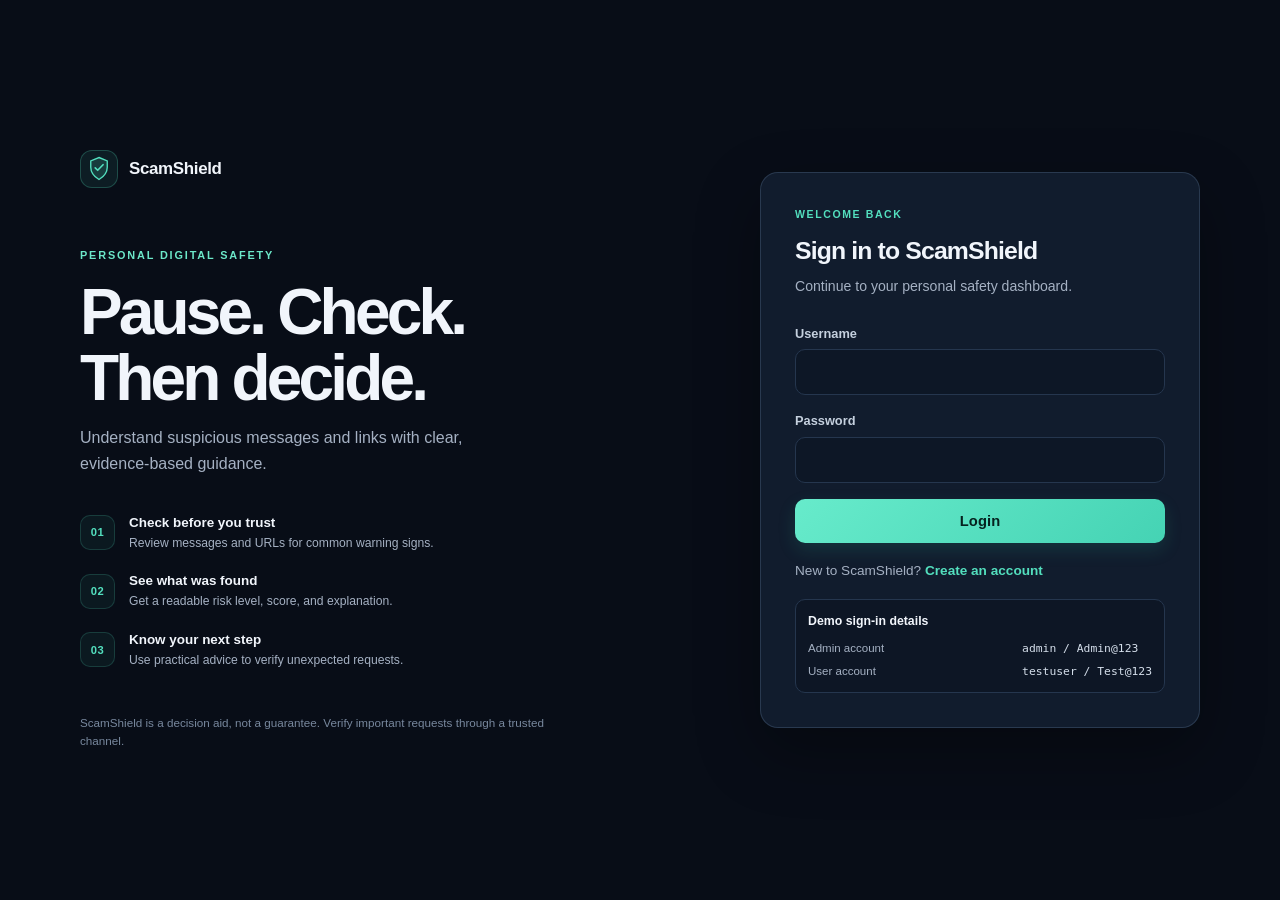
==== AI-ScamShield/frontend/profile.html @ 2a4a0304 "Initial commit" ====
<!DOCTYPE html>
<html lang="en">
<head>
<meta charset="UTF-8" />
<meta name="viewport" content="width=device-width, initial-scale=1.0" />
<title>Profile - AI ScamShield</title>
<link rel="stylesheet" href="css/styles.css?v=20260927-premium" />
</head>
<body>
  <div id="navbar-mount"></div>

  <main class="container">
    <header class="page-intro">
      <div class="scanner-kicker">ACCOUNT</div>
      <h1 class="page-title">Your profile</h1>
      <p class="page-subtitle">Account details and ScamShield access.</p>
    </header>

    <section class="profile-layout" aria-label="Profile information">
      <div class="card">
        <div class="profile-summary">
          <div class="profile-avatar" id="profile-avatar" aria-hidden="true">U</div>
          <div>
            <h2 id="profile-name">ScamShield user</h2>
            <p>Protected with AI ScamShield</p>
          </div>
        </div>
        <a class="btn btn-primary" href="scanner.html">Scan a message</a>
      </div>
      <div class="card">
        <h2 class="result-card-heading">Account information</h2>
        <dl class="profile-details">
          <div class="profile-detail"><dt>Username</dt><dd id="p-username">-</dd></div>
          <div class="profile-detail"><dt>Email</dt><dd id="p-email">Not available</dd></div>
          <div class="profile-detail"><dt>Account type</dt><dd id="p-roles">-</dd></div>
          <div class="profile-detail"><dt>Account ID</dt><dd id="p-id">-</dd></div>
        </dl>
        <p class="profile-note">Your account details are read-only in this version. Use the navigation menu to visit your scan history or sign out.</p>
      </div>
    </section>
  </main>

  <script src="js/api.js?v=20260927-file-origin"></script>
  <script>
    Auth.requireAuth();
    renderNavbar("profile.html");

    const user = Auth.getUser() || {};
    const username = user.username || "ScamShield user";
    document.getElementById("p-username").textContent = username;
    document.getElementById("profile-name").textContent = username;
    document.getElementById("profile-avatar").textContent = username.charAt(0).toUpperCase();
    document.getElementById("p-roles").textContent = (user.roles || ["USER"])
      .map((role) => role.replace(/^ROLE_/, "").toLowerCase().replace(/\b\w/g, (letter) => letter.toUpperCase()))
      .join(", ");
    document.getElementById("p-id").textContent = user.userId || "-";
  </script>
</body>
</html>
---- AI-ScamShield/frontend/css/styles.css ----
:root{
  --bg-primary:#080d17;
  --bg-secondary:#0d1625;
  --bg-card:#111c2d;
  --border:#25364e;
  --text-primary:#f1f5fb;
  --text-secondary:#a5b1c3;
  --accent:#53dfbe;
  --accent-dark:#24bda5;
  --safe:#37d891;
  --suspicious:#f2b84b;
  --scam:#f16d7d;
  --radius:16px;
  --shadow:0 16px 42px rgba(0,0,0,.24);
}
*{box-sizing:border-box;margin:0;padding:0;}
body{
  font-family:'Segoe UI',Roboto,-apple-system,sans-serif;
  background:
    radial-gradient(ellipse at 12% -12%,rgba(44,111,122,.14),transparent 42%),
    var(--bg-primary);
  color:var(--text-primary);
  min-height:100vh;
  line-height:1.5;
}
a{color:inherit;text-decoration:none;}
button,input,select,textarea{font:inherit;}
:focus-visible{outline:3px solid rgba(45,212,191,.8);outline-offset:3px;}

/* ---------- Layout ---------- */
.navbar{
  display:grid;grid-template-columns:auto minmax(0,1fr) auto;align-items:center;gap:22px;
  min-height:76px;padding:12px clamp(18px,3vw,44px);background:rgba(13,22,37,.94);
  border-bottom:1px solid var(--border);position:sticky;top:0;z-index:50;
  backdrop-filter:blur(14px);
}
.navbar .brand{display:flex;align-items:center;gap:11px;font-weight:750;font-size:1.04rem;letter-spacing:-.02em;white-space:nowrap;}
.brand-mark{display:grid;place-items:center;width:38px;height:38px;border:1px solid rgba(83,223,190,.24);
  border-radius:12px;background:rgba(83,223,190,.08);color:var(--accent);}
.brand-mark svg{width:22px;height:25px;}
.navlinks{display:flex;gap:3px;align-items:center;justify-content:center;flex-wrap:nowrap;min-width:0;}
.navlinks a{
  padding:9px 11px;border-radius:9px;color:var(--text-secondary);font-size:.82rem;font-weight:550;white-space:nowrap;
  transition:background-color .15s,color .15s;
}
.navlinks a:hover, .navlinks a.active{background:rgba(83,223,190,.1);color:var(--accent);}
.navlinks a.active{box-shadow:inset 0 0 0 1px rgba(83,223,190,.14);}
.nav-user{display:flex;align-items:center;gap:10px;white-space:nowrap;}
.nav-identity{display:flex;align-items:center;gap:9px;min-width:0;}
.nav-avatar{display:grid;place-items:center;width:34px;height:34px;flex:0 0 34px;border:1px solid #33435a;
  border-radius:50%;background:#17263a;color:#d9e6f5;font-size:.76rem;font-weight:700;}
.nav-user-copy{display:grid;gap:1px;min-width:0;}
.nav-username{max-width:105px;overflow:hidden;color:var(--text-primary);font-size:.78rem;font-weight:650;text-overflow:ellipsis;}
.nav-user-role{color:var(--text-secondary);font-size:.66rem;}
.badge-role{background:rgba(45,212,191,.15);color:var(--accent);padding:3px 10px;border-radius:20px;font-size:.72rem;font-weight:600;}
.btn-logout{background:rgba(255,255,255,.025);border:1px solid var(--border);color:#c3cddd;padding:8px 12px;border-radius:9px;cursor:pointer;font-size:.78rem;font-weight:600;white-space:nowrap;}
.btn-logout:hover{border-color:var(--scam);color:var(--scam);}
.nav-toggle{display:none;width:42px;height:40px;padding:9px;border:1px solid var(--border);border-radius:9px;background:var(--bg-card);cursor:pointer;}
.nav-toggle span{display:block;height:2px;margin:4px 0;border-radius:2px;background:var(--text-primary);transition:transform .16s,opacity .16s;}
.nav-open .nav-toggle span:first-child{transform:translateY(6px) rotate(45deg);}
.nav-open .nav-toggle span:nth-child(2){opacity:0;}
.nav-open .nav-toggle span:last-child{transform:translateY(-6px) rotate(-45deg);}

.container{width:min(100% - 48px,1280px);margin:0 auto;padding:42px 0 72px;}
.page-title{font-size:1.6rem;font-weight:700;margin-bottom:6px;}
.page-subtitle{color:var(--text-secondary);margin-bottom:26px;font-size:.95rem;line-height:1.6;}
.scanner-heading{display:flex;align-items:center;justify-content:space-between;gap:20px;margin-bottom:24px;}
.scanner-heading .page-title{font-size:1.9rem;letter-spacing:-.035em;margin:3px 0 5px;}
.scanner-heading .page-subtitle{margin:0;max-width:660px;line-height:1.55;}
.scanner-kicker{color:var(--accent);font-size:.7rem;font-weight:700;letter-spacing:.14em;}
.scanner-status{display:inline-flex;align-items:center;gap:8px;padding:9px 13px;border:1px solid var(--border);
  border-radius:999px;background:rgba(45,212,191,.05);color:var(--text-secondary);font-size:.77rem;white-space:nowrap;}
.status-dot{width:7px;height:7px;border-radius:50%;background:var(--accent);box-shadow:0 0 10px rgba(45,212,191,.55);}

/* ---------- Auth pages ---------- */
.auth-wrap{
  min-height:100vh;display:flex;align-items:center;justify-content:center;
  background:var(--bg-primary);
  padding:20px;
}
.auth-card{
  background:var(--bg-card);border:1px solid var(--border);border-radius:var(--radius);
  padding:36px 32px;width:100%;max-width:400px;box-shadow:var(--shadow);
}
.auth-card .shield-logo{text-align:center;font-size:2.2rem;color:var(--accent);margin-bottom:8px;}
.auth-card h1{text-align:center;font-size:1.4rem;margin-bottom:4px;}
.auth-card p.sub{text-align:center;color:var(--text-secondary);font-size:.85rem;margin-bottom:24px;}
.form-group{margin-bottom:16px;}
.form-group label{display:block;font-size:.82rem;color:var(--text-secondary);margin-bottom:6px;}
.form-group input,.form-group select,.form-group textarea{
  width:100%;padding:11px 13px;background:var(--bg-secondary);border:1px solid var(--border);
  border-radius:8px;color:var(--text-primary);font-size:.92rem;outline:none;
  transition:border-color .15s,box-shadow .15s,background-color .15s;
}
.filters-row input,.filters-row select,.form-group select{
  min-height:42px;background-color:#101b2b;color:var(--text-primary);color-scheme:dark;
  border:1px solid var(--border);border-radius:10px;
}
.filters-row select{padding:9px 34px 9px 12px;}
.filters-row input::placeholder,.form-group input::placeholder,.form-group textarea::placeholder{color:#7889a0;}
.form-group input:focus,.form-group select:focus,.form-group textarea:focus{border-color:var(--accent);box-shadow:0 0 0 3px rgba(45,212,191,.11);}
.form-error{color:var(--scam);font-size:.78rem;margin-top:5px;display:none;}
.btn{
  display:inline-flex;align-items:center;justify-content:center;gap:8px;
  padding:11px 20px;border-radius:8px;border:none;cursor:pointer;font-size:.92rem;font-weight:600;
  transition:opacity .15s, transform .1s,background-color .15s,border-color .15s;
}
.btn:active{transform:scale(.98);}
.btn-primary{background:var(--accent);color:#06221f;width:100%;}
.btn-primary:hover{opacity:.92;}
.btn-secondary{background:var(--bg-secondary);border:1px solid var(--border);color:var(--text-primary);}
.btn-danger{background:rgba(239,68,68,.15);color:var(--scam);border:1px solid rgba(239,68,68,.3);}
.btn:disabled{opacity:.6;cursor:not-allowed;}
.auth-switch{text-align:center;margin-top:18px;font-size:.85rem;color:var(--text-secondary);}
.auth-switch a{color:var(--accent);font-weight:600;}
.alert{padding:11px 14px;border-radius:8px;font-size:.85rem;margin-bottom:16px;display:none;}
.alert-error{background:rgba(239,68,68,.12);color:#fca5a5;border:1px solid rgba(239,68,68,.25);}
.alert-success{background:rgba(34,197,94,.12);color:#86efac;border:1px solid rgba(34,197,94,.25);}
.demo-creds{margin-top:18px;padding:12px;background:var(--bg-secondary);border-radius:8px;font-size:.76rem;color:var(--text-secondary);border:1px solid var(--border);}

/* ---------- Cards / Grid ---------- */
.grid{display:grid;gap:18px;}
.grid-4{grid-template-columns:repeat(4,1fr);}
.grid-2{grid-template-columns:repeat(2,1fr);}
@media(max-width:900px){.grid-4{grid-template-columns:repeat(2,1fr);}.grid-2{grid-template-columns:1fr;}}
@media(max-width:560px){.grid-4{grid-template-columns:1fr;}}

.card{
  background:linear-gradient(155deg,rgba(20,32,50,.98),rgba(15,25,40,.98));
  border:1px solid rgba(67,88,116,.42);border-radius:var(--radius);
  padding:24px;box-shadow:0 12px 34px rgba(0,0,0,.16);
}
.stat-card{display:flex;flex-direction:column;gap:6px;}
.stat-card .label{color:var(--text-secondary);font-size:.8rem;text-transform:uppercase;letter-spacing:.04em;}
.stat-card .value{font-size:1.8rem;font-weight:700;}
.stat-card.safe .value{color:var(--safe);}
.stat-card.suspicious .value{color:var(--suspicious);}
.stat-card.scam .value{color:var(--scam);}

/* ---------- Scanner ---------- */
.scanner-layout{display:grid;grid-template-columns:1.1fr 1fr;gap:22px;}
@media(max-width:900px){.scanner-layout{grid-template-columns:1fr;}}
.scanner-layout>.card{box-shadow:var(--shadow);}
.scanner-card-heading{display:flex;align-items:center;gap:12px;margin-bottom:22px;}
.scanner-icon{display:grid;place-items:center;width:42px;height:42px;flex:0 0 42px;border-radius:12px;
  background:rgba(45,212,191,.11);color:var(--accent);font-size:1.3rem;}
.scanner-card-heading h2{font-size:1rem;margin-bottom:4px;}
.scanner-card-heading p,.field-hint{color:var(--text-secondary);font-size:.78rem;line-height:1.5;}
.field-hint{display:block;margin-top:7px;}
.scanner-privacy-note{display:flex;gap:9px;align-items:flex-start;margin-top:17px;padding:12px;
  border:1px solid var(--border);border-radius:8px;background:rgba(255,255,255,.02);
  color:var(--text-secondary);font-size:.78rem;line-height:1.5;}
.scanner-privacy-note span{color:var(--accent);font-weight:700;}
.scanner-layout .form-group input:focus,.scanner-layout .form-group textarea:focus{box-shadow:0 0 0 3px rgba(45,212,191,.1);}
.type-tabs{display:flex;gap:8px;margin-bottom:18px;}
.type-tab{flex:1;text-align:center;padding:10px;border-radius:8px;border:1px solid var(--border);
  background:var(--bg-secondary);cursor:pointer;font-size:.85rem;font-weight:600;color:var(--text-secondary);}
.type-tab.active{border-color:var(--accent);color:var(--accent);background:rgba(45,212,191,.08);}
textarea{min-height:180px;resize:vertical;font-family:inherit;}
.scanner-layout textarea{min-height:220px;line-height:1.6;}
.loading-bar{display:none;height:3px;background:var(--border);border-radius:3px;overflow:hidden;margin-top:14px;}
.loading-bar .fill{height:100%;width:40%;background:var(--accent);animation:loadmove 1s infinite ease-in-out;}
@keyframes loadmove{0%{margin-left:-40%;}100%{margin-left:100%;}}

/* ---------- Result ---------- */
.result-placeholder{color:var(--text-secondary);text-align:center;padding:60px 20px;font-size:.9rem;
  display:flex;flex-direction:column;align-items:center;gap:10px;min-height:245px;justify-content:center;}
.result-placeholder strong{color:var(--text-primary);font-size:.96rem;}
.result-placeholder>span:last-child{max-width:310px;line-height:1.55;font-size:.82rem;}
.placeholder-icon{display:grid;place-items:center;width:48px;height:48px;margin-bottom:5px;border-radius:15px;
  background:var(--bg-secondary);color:var(--accent);font-size:1.7rem;}
.risk-header{display:flex;align-items:center;justify-content:space-between;margin-bottom:18px;flex-wrap:wrap;gap:10px;}
.risk-badge{padding:6px 16px;border-radius:20px;font-weight:700;font-size:.85rem;letter-spacing:.02em;}
.risk-badge.SAFE{background:rgba(34,197,94,.15);color:var(--safe);}
.risk-badge.SUSPICIOUS{background:rgba(245,158,11,.15);color:var(--suspicious);}
.risk-badge.LIKELY_SCAM{background:rgba(239,68,68,.15);color:var(--scam);}
.risk-score-bar{width:100%;height:10px;background:var(--bg-secondary);border-radius:6px;overflow:hidden;margin:10px 0 18px;}
.risk-score-fill{height:100%;border-radius:6px;transition:width .5s ease;}
.risk-score-fill.SAFE{background:var(--safe);}
.risk-score-fill.SUSPICIOUS{background:var(--suspicious);}
.risk-score-fill.LIKELY_SCAM{background:var(--scam);}
.indicator-list{list-style:none;margin:12px 0;}
.indicator-list li{padding:9px 12px;background:var(--bg-secondary);border-left:3px solid var(--suspicious);
  border-radius:6px;margin-bottom:8px;font-size:.85rem;}
.section-label{font-size:.78rem;text-transform:uppercase;letter-spacing:.05em;color:var(--text-secondary);margin:16px 0 8px;font-weight:700;}
.explanation-box, .recommendation-box{
  background:var(--bg-secondary);border-radius:8px;padding:14px;font-size:.88rem;line-height:1.55;
  white-space:pre-line;border:1px solid var(--border);
}
.recommendation-box{border-left:3px solid var(--accent);}
.engine-tag{font-size:.72rem;color:var(--text-secondary);margin-top:10px;display:inline-block;}
.feedback-row{display:flex;gap:10px;margin-top:18px;}
.feedback-row button{flex:1;}
.result-meta{display:flex;gap:12px;margin:12px 0 18px;}
.result-meta>span{flex:1;display:flex;flex-direction:column;gap:5px;padding:11px 13px;
  border:1px solid var(--border);border-radius:8px;background:rgba(255,255,255,.02);}
.result-meta small{color:var(--text-secondary);font-size:.7rem;}
.result-meta strong{font-size:.86rem;}
.high-risk-warning{display:flex;flex-direction:column;gap:5px;margin-bottom:18px;padding:14px 16px;
  border:1px solid rgba(239,68,68,.45);border-left:4px solid var(--scam);border-radius:8px;
  background:rgba(239,68,68,.1);color:#fecaca;}
.high-risk-warning strong{font-size:.9rem;}
.high-risk-warning span{font-size:.8rem;line-height:1.5;}
.assistant-link{display:flex;justify-content:space-between;align-items:center;gap:8px;margin-top:14px;padding:12px 14px;
  border:1px solid rgba(45,212,191,.24);border-radius:8px;color:var(--accent);font-size:.84rem;font-weight:600;}
.assistant-link:hover{background:rgba(45,212,191,.08);}
.assistant-footnote{margin-top:10px;color:var(--text-secondary);font-size:.7rem;line-height:1.5;}
.dashboard-insights{margin-bottom:24px;}
.insight-list{display:grid;gap:14px;}
.insight-row-label{display:flex;justify-content:space-between;gap:12px;margin-bottom:6px;font-size:.8rem;}
.insight-row-label span{color:var(--text-secondary);}
.insight-row-label strong{font-size:.78rem;}
.insight-track{height:6px;overflow:hidden;border-radius:8px;background:var(--bg-secondary);}
.insight-track span{display:block;height:100%;border-radius:inherit;background:var(--accent);}
.trend-chart{height:195px;display:flex;align-items:stretch;justify-content:space-around;gap:9px;padding-top:8px;}
.trend-day{display:flex;flex:1;min-width:0;align-items:center;flex-direction:column;gap:6px;}
.trend-bar-stack{display:flex;width:min(32px,80%);height:145px;flex-direction:column-reverse;justify-content:flex-start;
  overflow:hidden;border-radius:6px 6px 2px 2px;background:var(--bg-secondary);}
.trend-segment{display:block;min-height:0;transition:height .25s;}
.trend-segment.safe{background:var(--safe);}
.trend-segment.suspicious{background:var(--suspicious);}
.trend-segment.scam{background:var(--scam);}
.trend-day-label,.trend-day-count{color:var(--text-secondary);font-size:.68rem;}
.trend-day-count{font-size:.65rem;}
.threat-list,.high-risk-list{display:grid;gap:10px;}
.threat-row,.high-risk-item{display:flex;justify-content:space-between;align-items:center;gap:12px;
  padding:10px 11px;border:1px solid var(--border);border-radius:8px;background:rgba(255,255,255,.015);}
.threat-row>span:first-child,.high-risk-item>span:last-child{display:grid;gap:4px;min-width:0;}
.threat-row strong,.high-risk-item strong{font-size:.78rem;line-height:1.4;}
.threat-row small,.high-risk-item small{overflow:hidden;color:var(--text-secondary);font-size:.68rem;text-overflow:ellipsis;white-space:nowrap;}
.threat-count{display:grid;place-items:center;min-width:27px;height:27px;border-radius:50%;
  background:rgba(45,212,191,.1);color:var(--accent);font-size:.75rem;font-weight:700;}
.high-risk-item{justify-content:flex-start;text-decoration:none;}
.high-risk-item:hover{border-color:rgba(239,68,68,.45);background:rgba(239,68,68,.04);}
.high-risk-score{display:grid;place-items:center;width:38px;height:38px;flex:0 0 38px;border-radius:10px;
  background:rgba(239,68,68,.13);color:var(--scam);font-weight:800;}
.assistant-layout{display:grid;grid-template-columns:minmax(0,.9fr) minmax(0,1.1fr);gap:20px;align-items:start;}
.assistant-form-card,.assistant-response-card{box-shadow:var(--shadow);}
.assistant-chat-header{display:flex;align-items:center;gap:12px;padding-bottom:16px;border-bottom:1px solid var(--border);}
.assistant-chat-header h2{font-size:1rem;margin-bottom:4px;}
.assistant-chat-header p{font-size:.76rem;color:var(--text-secondary);}
.assistant-empty{min-height:360px;display:flex;align-items:center;justify-content:center;flex-direction:column;gap:10px;
  text-align:center;color:var(--text-secondary);font-size:.82rem;}
.assistant-empty strong{color:var(--text-primary);font-size:.95rem;}
.assistant-empty>span:last-child{max-width:300px;line-height:1.55;}
.assistant-answer{display:grid;gap:14px;padding-top:16px;}
.assistant-question-bubble{justify-self:end;max-width:90%;padding:10px 13px;border-radius:12px 12px 3px 12px;
  background:rgba(45,212,191,.12);color:var(--text-primary);font-size:.82rem;line-height:1.5;}
.assistant-answer-bubble{padding:16px;border:1px solid var(--border);border-radius:3px 12px 12px 12px;background:var(--bg-secondary);}
.assistant-answer-kicker{margin-bottom:9px;color:var(--accent);font-size:.67rem;font-weight:700;letter-spacing:.12em;}
.assistant-answer-bubble>strong{font-size:.91rem;line-height:1.55;}
.assistant-short-answer{margin-top:10px;font-size:.9rem;line-height:1.55;}
.assistant-disclosure{margin-top:12px;border:1px solid var(--border);border-radius:9px;background:rgba(255,255,255,.015);}
.assistant-disclosure summary{padding:11px 13px;color:var(--text-primary);font-size:.82rem;font-weight:600;cursor:pointer;}
.assistant-disclosure[open] summary{border-bottom:1px solid var(--border);}
.assistant-disclosure .explanation-box,.assistant-disclosure .indicator-list{margin:10px 12px 12px;}
.assistant-disclosure .indicator-list{list-style:none;}
.assistant-disclosure .indicator-list li{margin-bottom:7px;}

.auth-wrap{padding:clamp(18px,4vw,52px);}
.auth-shell{display:grid;grid-template-columns:minmax(0,1fr) minmax(360px,440px);gap:clamp(36px,8vw,112px);
  align-items:center;width:min(100%,1120px);margin:auto;}
.auth-brand-panel{display:flex;min-height:570px;flex-direction:column;justify-content:space-between;padding:10px 0;}
.auth-brand{display:inline-flex;align-items:center;gap:11px;width:max-content;font-size:1.06rem;font-weight:750;letter-spacing:-.02em;}
.auth-brand-copy{max-width:520px;padding:54px 0 44px;}
.auth-brand-copy h2{margin:14px 0 13px;font-size:clamp(2.6rem,5vw,4.3rem);line-height:1.03;letter-spacing:-.06em;}
.auth-brand-copy>p{max-width:435px;color:var(--text-secondary);font-size:1rem;line-height:1.65;}
.auth-value-list{display:grid;gap:19px;margin-top:35px;}
.auth-value-list>div{display:flex;align-items:center;gap:14px;}
.auth-value-list>div>span{display:grid;place-items:center;width:35px;height:35px;flex:0 0 35px;
  border:1px solid rgba(83,223,190,.18);border-radius:10px;background:rgba(83,223,190,.055);
  color:var(--accent);font-size:.7rem;font-weight:700;letter-spacing:.05em;}
.auth-value-list p{display:grid;gap:2px;}
.auth-value-list strong{font-size:.84rem;font-weight:650;}
.auth-value-list small{color:var(--text-secondary);font-size:.76rem;line-height:1.45;}
.auth-brand-footnote{max-width:480px;color:#78889e;font-size:.73rem;line-height:1.55;}
.auth-card{max-width:none;padding:34px;border-radius:18px;}
.auth-card-heading{margin-bottom:27px;text-align:left;}
.auth-eyebrow{display:block;margin-bottom:9px;color:var(--accent);font-size:.66rem;font-weight:750;letter-spacing:.15em;}
.auth-card h1{text-align:left;font-size:1.7rem;letter-spacing:-.045em;}
.auth-card p.sub{text-align:left;margin:7px 0 0;font-size:.84rem;}
.auth-switch{text-align:left;}
.demo-creds{display:grid;grid-template-columns:1fr auto;gap:6px 12px;}
.demo-creds strong{grid-column:1/-1;margin-bottom:3px;color:var(--text-primary);font-size:.77rem;}
.demo-creds span{color:var(--text-secondary);font-size:.72rem;}
.demo-creds code{color:#d5dfeb;font-size:.71rem;}

@media(max-width:800px){
  .auth-shell{grid-template-columns:1fr;gap:8px;max-width:480px;}
  .auth-brand-panel{min-height:0;padding:4px 0 14px;}
  .auth-brand-copy{padding:38px 0 20px;}
  .auth-brand-copy h2{font-size:clamp(2.25rem,10vw,3.1rem);}
  .auth-value-list{grid-template-columns:1fr;gap:13px;margin-top:24px;}
  .auth-brand-footnote{margin-top:8px;}
}
@media(max-width:560px){
  .auth-wrap{padding:20px 16px;}
  .auth-brand-copy{padding-top:28px;}
  .auth-brand-copy h2{margin-top:11px;}
  .auth-brand-copy>p{font-size:.9rem;}
  .auth-value-list{gap:10px;margin-top:20px;}
  .auth-value-list small{font-size:.72rem;}
  .auth-card{padding:25px 21px;}
}
.assistant-score-row{display:flex;align-items:center;flex-wrap:wrap;gap:9px;margin-top:13px;color:var(--text-secondary);font-size:.72rem;}
.assistant-answer-bubble .section-label{margin-top:16px;}
.assistant-answer-bubble .indicator-list{margin:8px 0;}
.assistant-answer-bubble .indicator-list li{line-height:1.45;}
.assistant-answer-bubble .explanation-box,.assistant-answer-bubble .recommendation-box{font-size:.82rem;}
.analysis-details{min-width:48px;}
.analysis-details summary{color:var(--accent);font-size:.78rem;cursor:pointer;}
.analysis-detail-body{position:relative;z-index:1;min-width:260px;max-width:460px;margin-top:8px;padding:14px;
  border:1px solid var(--border);border-radius:8px;background:var(--bg-secondary);box-shadow:var(--shadow);}
.analysis-detail-body>strong{display:block;margin-top:10px;font-size:.78rem;}
.analysis-detail-body>strong:first-child{margin-top:0;}
.analysis-detail-body>p{margin-top:5px;color:var(--text-secondary);font-size:.78rem;line-height:1.55;white-space:pre-line;}
.analysis-detail-body .indicator-list{margin:7px 0;}
.analysis-detail-body .indicator-list li{font-size:.76rem;}
.indicator-weight{float:right;color:var(--accent);font-size:.72rem;}
.scan-type-badge{display:inline-block;padding:4px 8px;border-radius:6px;background:rgba(45,212,191,.08);
  color:var(--accent);font-size:.7rem;font-weight:700;}
.history-id{display:block;margin-top:5px;color:var(--text-secondary);font-size:.66rem;}
.filters-row input[type=search]{width:auto;min-width:220px;background:var(--bg-secondary);border:1px solid var(--border);
  border-radius:8px;color:var(--text-primary);padding:9px 12px;outline:none;}
.filters-row input[type=search]:focus,.filters-row select:focus{border-color:var(--accent);}
.learning-section{margin-top:48px;}
.learning-heading{display:flex;justify-content:space-between;align-items:flex-end;gap:20px;margin-bottom:18px;}
.learning-heading h2{font-size:1.3rem;letter-spacing:-.02em;margin:5px 0;}
.learning-heading p{color:var(--text-secondary);font-size:.86rem;line-height:1.5;}
.learning-grid{display:grid;grid-template-columns:repeat(3,minmax(0,1fr));gap:14px;}
.learning-card{position:relative;overflow:hidden;min-height:164px;padding:20px;border:1px solid var(--border);
  border-radius:var(--radius);background:var(--bg-card);}
.learning-number{display:inline-block;margin-bottom:18px;color:var(--accent);font-size:.7rem;font-weight:700;letter-spacing:.12em;}
.learning-card h3{font-size:.94rem;margin-bottom:8px;}
.learning-card p{color:var(--text-secondary);font-size:.81rem;line-height:1.6;}
.safety-callout{display:flex;align-items:flex-start;gap:14px;margin-top:16px;padding:18px 20px;
  border:1px solid rgba(45,212,191,.2);border-radius:var(--radius);background:rgba(45,212,191,.055);}
.callout-icon{display:grid;place-items:center;width:28px;height:28px;flex:0 0 28px;border-radius:50%;
  background:rgba(45,212,191,.14);color:var(--accent);font-weight:800;}
.safety-callout strong{display:block;margin:2px 0 5px;font-size:.88rem;}
.safety-callout p,.learning-disclaimer{color:var(--text-secondary);font-size:.8rem;line-height:1.6;}
.learning-disclaimer{margin:13px 2px 0;font-size:.74rem;}
@media(max-width:700px){.scanner-heading{align-items:flex-start;flex-direction:column;gap:14px;}
  .scanner-heading .page-title{font-size:1.65rem;}.learning-grid{grid-template-columns:1fr;}
  .learning-card{min-height:auto;}.learning-number{margin-bottom:10px;}
  .assistant-layout{grid-template-columns:1fr;}.dashboard-insights{grid-template-columns:1fr;}
  .result-meta{flex-direction:column;}.feedback-row{flex-direction:column;}
  .filters-row input[type=search]{width:100%;min-width:0;}
  .analysis-detail-body{position:fixed;left:12px;right:12px;top:20%;min-width:0;max-width:none;max-height:65vh;overflow:auto;}}

/* ---------- Table ---------- */
table{width:100%;border-collapse:collapse;font-size:.87rem;}
th,td{padding:11px 12px;text-align:left;border-bottom:1px solid var(--border);}
th{color:var(--text-secondary);font-weight:600;font-size:.78rem;text-transform:uppercase;letter-spacing:.03em;}
tr:hover td{background:rgba(255,255,255,.02);}
.table-wrap{overflow-x:auto;}
.pill{padding:4px 10px;border-radius:14px;font-size:.75rem;font-weight:600;display:inline-block;}
.pill.SAFE{background:rgba(34,197,94,.15);color:var(--safe);}
.pill.SUSPICIOUS{background:rgba(245,158,11,.15);color:var(--suspicious);}
.pill.LIKELY_SCAM{background:rgba(239,68,68,.15);color:var(--scam);}
.pill.enabled{background:rgba(34,197,94,.15);color:var(--safe);}
.pill.disabled{background:rgba(239,68,68,.15);color:var(--scam);}
.filters-row{display:flex;gap:10px;margin-bottom:18px;flex-wrap:wrap;}
.filters-row select, .filters-row input{width:auto;min-width:160px;}
.icon-btn{background:none;border:none;color:var(--text-secondary);cursor:pointer;font-size:1rem;}
.icon-btn:hover{color:var(--scam);}
.empty-state{text-align:center;padding:50px 20px;color:var(--text-secondary);}

.bar-chart{display:flex;align-items:flex-end;gap:10px;height:160px;padding-top:10px;}
.bar-chart .bar{flex:1;border-radius:6px 6px 0 0;position:relative;min-height:4px;transition:height .4s;}
.bar-chart .bar span{position:absolute;top:-22px;left:0;right:0;text-align:center;font-size:.75rem;color:var(--text-secondary);}
.bar-labels{display:flex;gap:10px;margin-top:8px;}
.bar-labels div{flex:1;text-align:center;font-size:.75rem;color:var(--text-secondary);}

.footer-note{text-align:center;color:var(--text-secondary);font-size:.78rem;margin-top:40px;}

/* ---------- Consistent responsive application shell ---------- */
.page-intro{margin-bottom:28px;}
.page-intro .page-title{font-size:clamp(1.65rem,3vw,2.2rem);letter-spacing:-.035em;margin:4px 0 7px;}
.page-intro .page-subtitle{margin:0;max-width:680px;}
.welcome-panel{display:flex;align-items:center;justify-content:space-between;gap:24px;margin-bottom:26px;padding:28px;
  border:1px solid var(--border);border-radius:var(--radius);background:#142430;}
.welcome-copy .scanner-kicker{margin-bottom:6px;}
.welcome-copy h1{font-size:clamp(1.6rem,3vw,2.15rem);letter-spacing:-.035em;margin-bottom:5px;}
.welcome-copy p{color:var(--text-secondary);font-size:.93rem;}
.quick-actions{display:flex;gap:10px;flex-wrap:wrap;}
.quick-actions .btn{width:auto;min-height:44px;}
.quick-actions .btn-secondary:hover{border-color:var(--accent);color:var(--accent);}
.stat-card{position:relative;min-height:132px;justify-content:space-between;gap:14px;transition:transform .16s,border-color .16s;}
.stat-card:hover{transform:translateY(-2px);border-color:#38506b;}
.stat-heading{display:flex;align-items:center;justify-content:space-between;gap:10px;}
.stat-icon{display:grid;place-items:center;width:36px;height:36px;border:1px solid var(--border);border-radius:10px;
  color:var(--accent);font-size:1.05rem;background:rgba(45,212,191,.07);}
.stat-card .label{text-transform:none;font-size:.84rem;letter-spacing:0;}
.stat-card .value{font-size:1.9rem;line-height:1;}
.stat-card.threats .stat-icon{color:var(--suspicious);background:rgba(245,158,11,.08);}
.stat-card.safe-stat .stat-icon{color:var(--safe);background:rgba(34,197,94,.08);}
.stat-card.recent .stat-icon{color:#93c5fd;background:rgba(96,165,250,.08);}
.dashboard-section-heading{display:flex;align-items:center;justify-content:space-between;gap:12px;margin-bottom:14px;}
.dashboard-section-heading .section-label{margin:0;}
.dashboard-metrics,.dashboard-summary-insights{margin-bottom:24px;}
.dashboard-chart-card .section-label{margin-top:0;}
.text-link{color:var(--accent);font-size:.82rem;font-weight:600;}
.text-link:hover{text-decoration:underline;}
.grid-4{gap:14px;}
.grid-2{gap:16px;}
.dashboard-insights{margin-bottom:22px;}
.dashboard-insights>.card,.grid-2>.card{min-width:0;}
.section-label{margin-top:12px;}
.result-card-heading{margin-bottom:18px;font-size:1rem;}
.risk-status{display:flex;align-items:center;gap:11px;margin-bottom:18px;}
.risk-status-icon{display:grid;place-items:center;width:42px;height:42px;flex:0 0 42px;border-radius:50%;
  font-size:1.2rem;font-weight:800;}
.risk-status-icon.SAFE{background:rgba(34,197,94,.13);color:var(--safe);}
.risk-status-icon.SUSPICIOUS{background:rgba(245,158,11,.13);color:var(--suspicious);}
.risk-status-icon.LIKELY_SCAM{background:rgba(239,68,68,.13);color:var(--scam);}
.risk-status-copy{display:grid;gap:2px;}
.risk-status-copy small{color:var(--text-secondary);font-size:.75rem;}
.risk-status-copy strong{font-size:1.18rem;}
.risk-badge{white-space:nowrap;}
.feedback-row .btn{line-height:1.35;}
.profile-layout{display:grid;grid-template-columns:minmax(240px,.75fr) minmax(0,1.25fr);gap:18px;max-width:900px;}
.profile-summary{display:flex;align-items:center;gap:16px;margin-bottom:22px;}
.profile-avatar{display:grid;place-items:center;width:62px;height:62px;flex:0 0 62px;border-radius:50%;
  background:rgba(45,212,191,.12);color:var(--accent);font-size:1.55rem;font-weight:700;}
.profile-summary h2{font-size:1.12rem;overflow-wrap:anywhere;}
.profile-summary p{margin-top:4px;color:var(--text-secondary);font-size:.82rem;}
.profile-details{display:grid;gap:0;}
.profile-detail{display:grid;grid-template-columns:120px minmax(0,1fr);gap:14px;padding:14px 0;border-bottom:1px solid var(--border);}
.profile-detail:last-child{border-bottom:0;}
.profile-detail dt{color:var(--text-secondary);font-size:.83rem;}
.profile-detail dd{font-size:.86rem;overflow-wrap:anywhere;}
.profile-note{margin-top:18px;padding:13px 14px;border-radius:9px;background:rgba(45,212,191,.06);
  color:var(--text-secondary);font-size:.79rem;line-height:1.55;}
.scan-empty-action{display:grid;justify-items:center;gap:12px;padding:32px 16px;text-align:center;}
.scan-empty-action strong{font-size:1rem;color:var(--text-primary);}
.scan-empty-action p{max-width:400px;color:var(--text-secondary);font-size:.84rem;}
.scan-empty-action .btn{width:auto;}
.status-explainer{margin-top:12px;color:var(--text-secondary);font-size:.78rem;line-height:1.5;}
.risk-visual{display:flex;align-items:center;justify-content:space-between;gap:16px;}
.risk-visual .risk-score-bar{flex:1;margin:8px 0 18px;}

@media(max-width:1050px){
  .navbar{grid-template-columns:minmax(0,1fr) auto auto;gap:12px;}
  .nav-toggle{display:block;grid-column:3;grid-row:1;}
  .nav-user{grid-column:2;grid-row:1;}
  .navlinks{display:none;grid-column:1/-1;grid-row:2;align-items:stretch;flex-direction:column;gap:4px;
    padding:8px 0 2px;border-top:1px solid var(--border);}
  .nav-open .navlinks{display:flex;}
  .navlinks a{padding:10px 12px;}
}
@media(max-width:1150px){
  .navbar.has-admin{grid-template-columns:minmax(0,1fr) auto auto;gap:12px;}
  .navbar.has-admin .nav-toggle{display:block;grid-column:3;grid-row:1;}
  .navbar.has-admin .nav-user{grid-column:2;grid-row:1;}
  .navbar.has-admin .navlinks{display:none;grid-column:1/-1;grid-row:2;align-items:stretch;
    flex-direction:column;gap:4px;padding:8px 0 2px;border-top:1px solid var(--border);}
  .navbar.has-admin.nav-open .navlinks{display:flex;}
  .navbar.has-admin .navlinks a{padding:10px 12px;}
}
@media(max-width:760px){
  .container{width:min(100% - 32px,1240px);padding-top:26px;padding-bottom:44px;}
  .navbar{min-height:64px;padding:10px 16px;}
  .navbar .brand{font-size:1rem;}
  .nav-user{gap:7px;}
  .nav-user .badge-role{display:none;}
  .nav-username{max-width:80px;}
  .btn-logout{padding:7px 9px;}
  .welcome-panel{align-items:flex-start;flex-direction:column;padding:22px;gap:18px;}
  .quick-actions{width:100%;}
  .quick-actions .btn{flex:1;}
  .profile-layout{grid-template-columns:1fr;}
  .scanner-layout{gap:14px;}
  .assistant-layout{gap:14px;}
  .card{padding:18px;}
  .filters-row{display:grid;grid-template-columns:repeat(2,minmax(0,1fr));}
  .filters-row input[type=search],.filters-row select{width:100%;min-width:0;}
}
@media(max-width:560px){
  .container{width:min(100% - 28px,1240px);padding-top:21px;}
  .grid-4{grid-template-columns:1fr;}
  .stat-card{min-height:116px;padding:16px;}
  .stat-card .value{font-size:1.65rem;}
  .stat-card .label{font-size:.76rem;}
  .stat-icon{width:32px;height:32px;}
  .quick-actions{flex-direction:column;}
  .quick-actions .btn{width:100%;}
  .scanner-heading{margin-bottom:19px;}
  .scanner-status{font-size:.72rem;}
  .learning-section{margin-top:34px;}
  .filters-row{grid-template-columns:1fr;}
  .feedback-row{flex-direction:column;}
  .profile-detail{grid-template-columns:96px minmax(0,1fr);}
  .table-wrap.responsive-table{overflow:visible;}
  .responsive-table table,.responsive-table tbody,.responsive-table tr,.responsive-table td{display:block;width:100%;}
  .responsive-table thead{display:none;}
  .responsive-table tr{display:grid;grid-template-columns:1fr 1fr;gap:0 12px;margin:0 0 12px;
    padding:10px 13px;border:1px solid var(--border);border-radius:11px;background:var(--bg-secondary);}
  .responsive-table td{min-width:0;padding:9px 0;border-bottom:1px solid rgba(38,53,75,.65);font-size:.8rem;overflow-wrap:anywhere;}
  .responsive-table td::before{content:attr(data-label);display:block;margin-bottom:4px;color:var(--text-secondary);
    font-size:.66rem;font-weight:700;letter-spacing:.04em;text-transform:uppercase;}
  .responsive-table td:nth-child(2),.responsive-table td:nth-child(8){grid-column:1/-1;}
  .responsive-table td:last-child{justify-self:end;grid-column:2;text-align:right;border-bottom:0;}
  .responsive-table td:nth-last-child(2){border-bottom:0;}
  .responsive-table .analysis-detail-body{position:static;min-width:0;max-width:none;}
}
@media(prefers-reduced-motion:reduce){
  *,*::before,*::after{scroll-behavior:auto!important;animation-duration:.01ms!important;animation-iteration-count:1!important;transition-duration:.01ms!important;}
}

  /* ---------- Premium product finish ---------- */
  ::selection{background:rgba(83,223,190,.26);color:#fff;}
  body{background-attachment:fixed;}
  .container{max-width:1280px;}
  .page-title,.welcome-copy h1{color:#f2f6fb;}
  .scanner-kicker{color:#6ce8c9;font-size:.68rem;letter-spacing:.17em;}
  .page-intro{margin-bottom:32px;}
  .page-intro .page-title{margin-top:7px;}
  .navbar{box-shadow:0 8px 28px rgba(0,0,0,.14);}
  .navlinks a.active{position:relative;}
  .nav-toggle{box-shadow:0 4px 12px rgba(0,0,0,.15);}
  .nav-toggle:hover{border-color:rgba(83,223,190,.48);}
  .welcome-panel{
    position:relative;overflow:hidden;padding:clamp(24px,4vw,38px);
    background:linear-gradient(112deg,rgba(20,43,56,.98),rgba(17,32,48,.98) 62%,rgba(19,34,51,.98));
    border-color:rgba(83,223,190,.18);box-shadow:0 18px 46px rgba(0,0,0,.19);
  }
  .welcome-panel::after{content:"";position:absolute;width:260px;height:260px;right:-95px;top:-130px;
    border:1px solid rgba(83,223,190,.12);border-radius:50%;box-shadow:0 0 0 24px rgba(83,223,190,.025),0 0 0 50px rgba(83,223,190,.02);pointer-events:none;}
  .welcome-copy,.quick-actions{position:relative;z-index:1;}
  .welcome-copy h1{font-size:clamp(1.8rem,3.1vw,2.5rem);letter-spacing:-.045em;}
  .welcome-copy p{font-size:.96rem;}
  .btn{min-height:42px;border-radius:10px;letter-spacing:.005em;}
  .btn-primary{background:linear-gradient(135deg,#67ebcb,#45d3b4);box-shadow:0 7px 18px rgba(40,190,157,.15);}
  .btn-primary:hover{opacity:1;filter:brightness(1.06);box-shadow:0 9px 23px rgba(40,190,157,.23);transform:translateY(-1px);}
  .btn-secondary{background:#152236;border-color:#31435c;}
  .btn-secondary:hover{background:#1a2b40;border-color:#4a617f;}
  .btn-logout{transition:color .15s,border-color .15s,background-color .15s;}
  .btn-logout:hover{background:rgba(241,109,125,.08);}
  .card{background:linear-gradient(155deg,rgba(19,31,49,.98),rgba(14,24,39,.98));
    border-color:rgba(63,82,108,.5);box-shadow:0 13px 32px rgba(0,0,0,.15);}
  .dashboard-metrics .stat-card{min-height:144px;padding:21px 22px;border-radius:15px;}
  .stat-heading .label{font-size:.8rem;font-weight:550;color:#b1bdd0;}
  .stat-card .value{font-size:2rem;letter-spacing:-.045em;}
  .stat-icon{border-color:rgba(83,223,190,.18);background:rgba(83,223,190,.065);border-radius:11px;}
  .stat-card.threats .stat-icon{border-color:rgba(242,184,75,.18);}
  .stat-card.safe-stat .stat-icon{border-color:rgba(55,216,145,.18);}
  .stat-card.recent .stat-icon{border-color:rgba(96,165,250,.18);}
  .dashboard-chart-card{min-height:210px;}
  .dashboard-chart-card .section-label{font-size:.72rem;letter-spacing:.1em;}
  .dashboard-section-heading .section-label{font-size:.74rem;}
  .bar-chart .bar{border-radius:8px 8px 3px 3px;}
  .risk-score-bar{height:8px;background:#0a1321;}
  .risk-score-fill{box-shadow:0 0 16px rgba(83,223,190,.18);}
  .insight-track,.trend-bar-stack{background:#0b1523;}
  .table-wrap{border:1px solid rgba(49,67,92,.45);border-radius:12px;}
  table{font-size:.82rem;}
  th,td{padding:13px 14px;}
  th{background:#111d2e;color:#9eacc0;font-size:.68rem;letter-spacing:.085em;white-space:nowrap;}
  tbody tr:last-child td{border-bottom:0;}
  tbody tr:hover td{background:rgba(83,223,190,.025);}
  .filters-row{gap:9px;margin-bottom:20px;}
  .filters-row input[type=search],.filters-row select{
    min-height:42px;border-radius:10px;background-color:#101a2a;color:var(--text-primary);
  }
  .filters-row input[type=search]:focus,.filters-row select:focus{border-color:var(--accent);box-shadow:0 0 0 3px rgba(83,223,190,.1);}
  .scanner-layout{grid-template-columns:minmax(0,1.04fr) minmax(0,.96fr);gap:18px;}
  .scanner-layout>.card,.assistant-layout>.card{box-shadow:0 14px 36px rgba(0,0,0,.18);}
  .scanner-card-heading{margin-bottom:23px;}
  .scanner-icon{width:44px;height:44px;flex-basis:44px;border:1px solid rgba(83,223,190,.14);border-radius:13px;}
  .type-tabs{padding:4px;border:1px solid rgba(49,67,92,.55);border-radius:11px;background:#0d1726;}
  .type-tab{border-color:transparent;background:transparent;border-radius:8px;transition:background-color .15s,color .15s,border-color .15s;}
  .type-tab:hover{color:#e2ebf7;background:rgba(255,255,255,.04);}
  .type-tab.active{border-color:rgba(83,223,190,.17);background:#18302f;color:#80edd1;box-shadow:0 3px 10px rgba(0,0,0,.16);}
  .form-group label{color:#c5d0de;font-weight:600;font-size:.8rem;}
  .form-group input,.form-group select,.form-group textarea{border-radius:10px;background-color:#0d1726;}
  .form-group input:hover,.form-group select:hover,.form-group textarea:hover{border-color:#354964;}
  .scanner-layout textarea{min-height:230px;}
  .scanner-privacy-note{border-color:rgba(49,67,92,.52);border-radius:10px;background:rgba(11,20,33,.62);}
  .result-placeholder{min-height:320px;}
  .placeholder-icon{width:54px;height:54px;border:1px solid rgba(83,223,190,.12);border-radius:17px;background:#142334;}
  .result-card-heading{font-size:.72rem;letter-spacing:.11em;text-transform:uppercase;color:#a8b7ca;}
  .risk-status-icon{border:1px solid currentColor;}
  .risk-badge{padding:7px 11px;border:1px solid transparent;border-radius:9px;font-size:.74rem;}
  .risk-badge.SAFE{border-color:rgba(55,216,145,.18);}
  .risk-badge.SUSPICIOUS{border-color:rgba(242,184,75,.18);}
  .risk-badge.LIKELY_SCAM{border-color:rgba(241,109,125,.18);}
  .status-explainer{padding:11px 13px;border:1px solid rgba(49,67,92,.42);border-radius:10px;background:rgba(9,17,29,.55);}
  .indicator-list li{border:1px solid rgba(49,67,92,.45);border-left:3px solid var(--suspicious);border-radius:9px;background:#111c2c;}
  .explanation-box,.recommendation-box{border-radius:10px;background:#0d1726;}
  .recommendation-box{border-color:rgba(83,223,190,.14);border-left:3px solid var(--accent);}
  .result-meta>span{border-color:rgba(49,67,92,.5);border-radius:10px;background:rgba(10,18,30,.45);}
  .assistant-link{border-color:rgba(83,223,190,.2);border-radius:10px;background:rgba(83,223,190,.035);}
  .assistant-link:hover{background:rgba(83,223,190,.075);}
  .learning-card{border-color:rgba(63,82,108,.5);border-radius:15px;background:#111c2c;transition:border-color .16s,transform .16s;}
  .learning-card:hover{transform:translateY(-2px);border-color:rgba(83,223,190,.28);}
  .safety-callout{border-color:rgba(83,223,190,.19);border-radius:14px;background:rgba(83,223,190,.045);}
  .profile-avatar{border:1px solid rgba(83,223,190,.2);background:rgba(83,223,190,.08);}
  .profile-note{border:1px solid rgba(83,223,190,.1);background:rgba(83,223,190,.035);}
  .pill{padding:5px 9px;font-size:.7rem;}
  .scan-type-badge{border:1px solid rgba(83,223,190,.12);border-radius:7px;background:rgba(83,223,190,.06);}
  .analysis-detail-body{border-radius:11px;}
  .analysis-details summary{display:inline-flex;align-items:center;gap:5px;padding:5px 8px;border:1px solid rgba(83,223,190,.15);border-radius:8px;background:rgba(83,223,190,.045);}
  .analysis-details summary:hover{background:rgba(83,223,190,.09);}
  .icon-btn{display:grid;place-items:center;width:34px;height:34px;border:1px solid transparent;border-radius:9px;}
  .icon-btn:hover{border-color:rgba(241,109,125,.22);background:rgba(241,109,125,.07);}
  .auth-card{border-radius:18px;border-color:rgba(67,88,116,.48);background:#111c2d;box-shadow:0 24px 65px rgba(0,0,0,.32);}
  .auth-card .shield-logo{width:56px;height:56px;display:grid;place-items:center;margin:0 auto 15px;border:1px solid rgba(83,223,190,.18);
    border-radius:17px;background:rgba(83,223,190,.07);}
  .auth-card h1{font-size:1.55rem;letter-spacing:-.035em;}
  .auth-card p.sub{font-size:.88rem;}
  .demo-creds{border-radius:10px;}
  .empty-state{line-height:1.55;}
  .assistant-disclosure{border-radius:10px;background:rgba(10,18,30,.45);}
  .assistant-answer-bubble{border-color:rgba(63,82,108,.48);border-radius:12px;background:#0d1726;}

  @media(max-width:760px){
    .navbar{min-height:68px;}
    .nav-user{gap:6px;}
    .nav-user-role{display:none;}
    .nav-identity{gap:7px;}
    .container{width:min(100% - 32px,1280px);padding-top:28px;}
    .dashboard-metrics .stat-card{min-height:120px;padding:16px;}
    .dashboard-chart-card{min-height:0;}
    .scanner-layout{grid-template-columns:1fr;}
    .result-placeholder{min-height:230px;}
    .table-wrap{border-radius:10px;}
  }
  @media(max-width:560px){
    .navbar{padding:10px 14px;}
    .navbar .brand{gap:8px;font-size:.94rem;}
    .brand-mark{width:34px;height:34px;border-radius:11px;}
    .nav-avatar{width:30px;height:30px;flex-basis:30px;}
    .nav-username{max-width:66px;font-size:.74rem;}
    .nav-user{gap:6px;}
    .btn-logout{font-size:.72rem;padding:7px 8px;}
    .container{width:min(100% - 28px,1280px);}
    .welcome-panel{border-radius:14px;}
    .dashboard-metrics .stat-card{min-height:112px;}
    .type-tab{padding:9px 5px;font-size:.78rem;}
    .card{padding:18px;}
    .scanner-layout textarea{min-height:195px;}
    .responsive-table tr{border-color:rgba(63,82,108,.54);background:#0d1726;}
    .responsive-table td{border-bottom-color:rgba(49,67,92,.5);}
  }
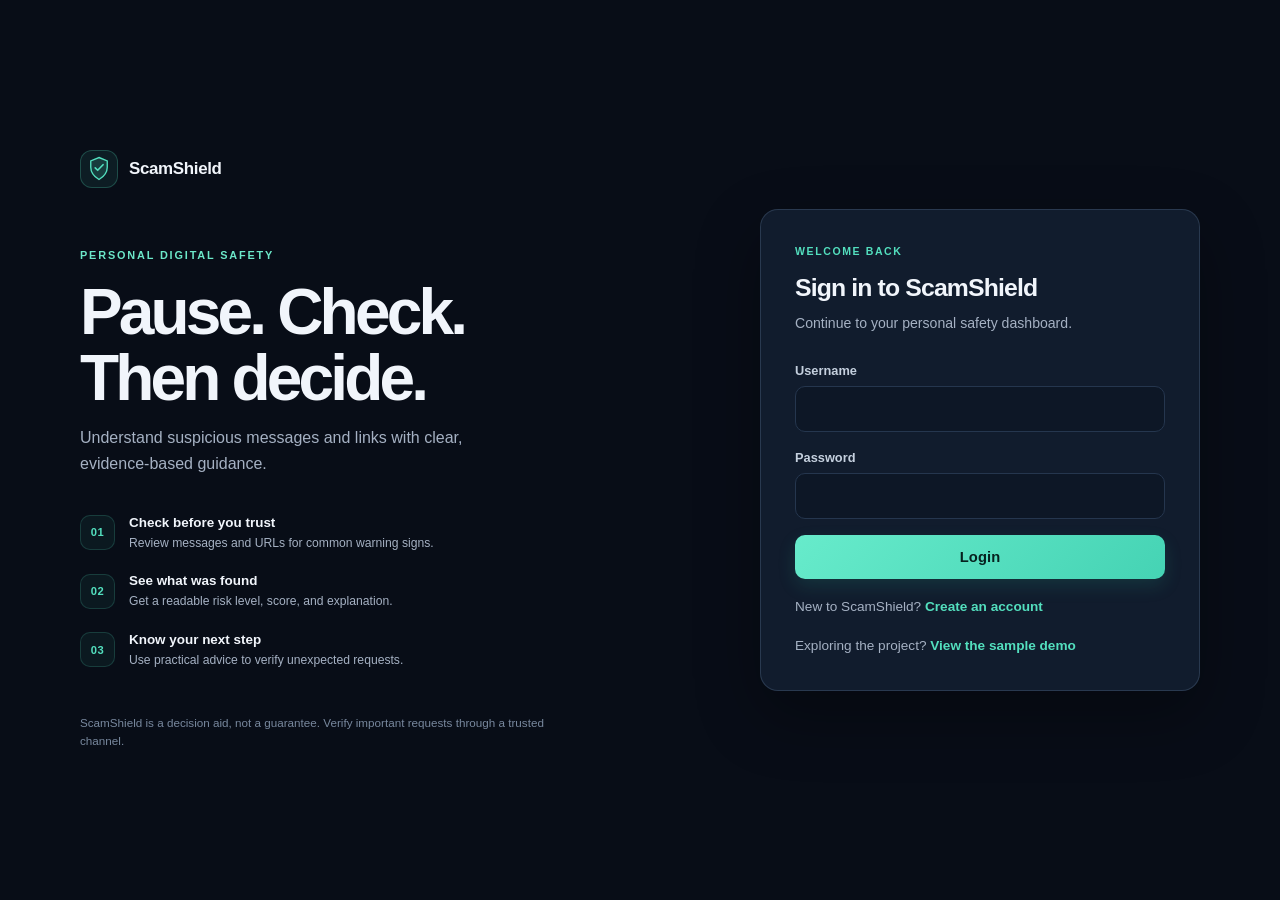
==== commit d66cb0a4: "Update ScamShield project" ====
--- a/AI-ScamShield/frontend/profile.html
+++ b/AI-ScamShield/frontend/profile.html
@@ -34,6 +34,8 @@
           <div class="profile-detail"><dt>Email</dt><dd id="p-email">Not available</dd></div>
           <div class="profile-detail"><dt>Account type</dt><dd id="p-roles">-</dd></div>
           <div class="profile-detail"><dt>Account ID</dt><dd id="p-id">-</dd></div>
+          <div class="profile-detail"><dt>Scans completed</dt><dd id="p-scans">-</dd></div>
+          <div class="profile-detail"><dt>Member since</dt><dd id="p-created">-</dd></div>
         </dl>
         <p class="profile-note">Your account details are read-only in this version. Use the navigation menu to visit your scan history or sign out.</p>
       </div>
@@ -45,15 +47,21 @@
     Auth.requireAuth();
     renderNavbar("profile.html");
 
-    const user = Auth.getUser() || {};
-    const username = user.username || "ScamShield user";
-    document.getElementById("p-username").textContent = username;
-    document.getElementById("profile-name").textContent = username;
-    document.getElementById("profile-avatar").textContent = username.charAt(0).toUpperCase();
-    document.getElementById("p-roles").textContent = (user.roles || ["USER"])
-      .map((role) => role.replace(/^ROLE_/, "").toLowerCase().replace(/\b\w/g, (letter) => letter.toUpperCase()))
-      .join(", ");
-    document.getElementById("p-id").textContent = user.userId || "-";
+    apiRequest("/profile").then((profile) => {
+      const username = profile.username || "ScamShield user";
+      document.getElementById("p-username").textContent = username;
+      document.getElementById("profile-name").textContent = username;
+      document.getElementById("profile-avatar").textContent = username.charAt(0).toUpperCase();
+      document.getElementById("p-email").textContent = profile.email || "Not available";
+      document.getElementById("p-roles").textContent = (profile.roles || [])
+        .map((role) => role.replace(/^ROLE_/, "").toLowerCase().replace(/\b\w/g, (letter) => letter.toUpperCase()))
+        .join(", ") || "User";
+      document.getElementById("p-id").textContent = profile.id || "-";
+      document.getElementById("p-scans").textContent = profile.totalScans ?? 0;
+      document.getElementById("p-created").textContent = profile.createdAt ? formatDate(profile.createdAt) : "-";
+    }).catch((error) => {
+      document.getElementById("p-email").textContent = friendlyErrorMessage(error, "Account details could not be loaded.");
+    });
   </script>
 </body>
 </html>
--- a/AI-ScamShield/frontend/css/styles.css
+++ b/AI-ScamShield/frontend/css/styles.css
@@ -116,7 +116,6 @@
 .alert{padding:11px 14px;border-radius:8px;font-size:.85rem;margin-bottom:16px;display:none;}
 .alert-error{background:rgba(239,68,68,.12);color:#fca5a5;border:1px solid rgba(239,68,68,.25);}
 .alert-success{background:rgba(34,197,94,.12);color:#86efac;border:1px solid rgba(34,197,94,.25);}
-.demo-creds{margin-top:18px;padding:12px;background:var(--bg-secondary);border-radius:8px;font-size:.76rem;color:var(--text-secondary);border:1px solid var(--border);}
 
 /* ---------- Cards / Grid ---------- */
 .grid{display:grid;gap:18px;}
@@ -152,6 +151,11 @@
   color:var(--text-secondary);font-size:.78rem;line-height:1.5;}
 .scanner-privacy-note span{color:var(--accent);font-weight:700;}
 .scanner-layout .form-group input:focus,.scanner-layout .form-group textarea:focus{box-shadow:0 0 0 3px rgba(45,212,191,.1);}
+.scanner-actions{display:grid;grid-template-columns:minmax(0,1fr) auto;gap:10px;}
+.scanner-actions .btn-primary{width:auto;}
+.message-input-heading{display:flex;align-items:center;justify-content:space-between;gap:10px;margin-bottom:7px;}
+.message-input-heading label{margin:0;}
+.paste-button{width:auto;padding:7px 11px;font-size:.76rem;}
 .type-tabs{display:flex;gap:8px;margin-bottom:18px;}
 .type-tab{flex:1;text-align:center;padding:10px;border-radius:8px;border:1px solid var(--border);
   background:var(--bg-secondary);cursor:pointer;font-size:.85rem;font-weight:600;color:var(--text-secondary);}
@@ -280,10 +284,6 @@
 .auth-card h1{text-align:left;font-size:1.7rem;letter-spacing:-.045em;}
 .auth-card p.sub{text-align:left;margin:7px 0 0;font-size:.84rem;}
 .auth-switch{text-align:left;}
-.demo-creds{display:grid;grid-template-columns:1fr auto;gap:6px 12px;}
-.demo-creds strong{grid-column:1/-1;margin-bottom:3px;color:var(--text-primary);font-size:.77rem;}
-.demo-creds span{color:var(--text-secondary);font-size:.72rem;}
-.demo-creds code{color:#d5dfeb;font-size:.71rem;}
 
 @media(max-width:800px){
   .auth-shell{grid-template-columns:1fr;gap:8px;max-width:480px;}
@@ -609,7 +609,6 @@
     border-radius:17px;background:rgba(83,223,190,.07);}
   .auth-card h1{font-size:1.55rem;letter-spacing:-.035em;}
   .auth-card p.sub{font-size:.88rem;}
-  .demo-creds{border-radius:10px;}
   .empty-state{line-height:1.55;}
   .assistant-disclosure{border-radius:10px;background:rgba(10,18,30,.45);}
   .assistant-answer-bubble{border-color:rgba(63,82,108,.48);border-radius:12px;background:#0d1726;}
